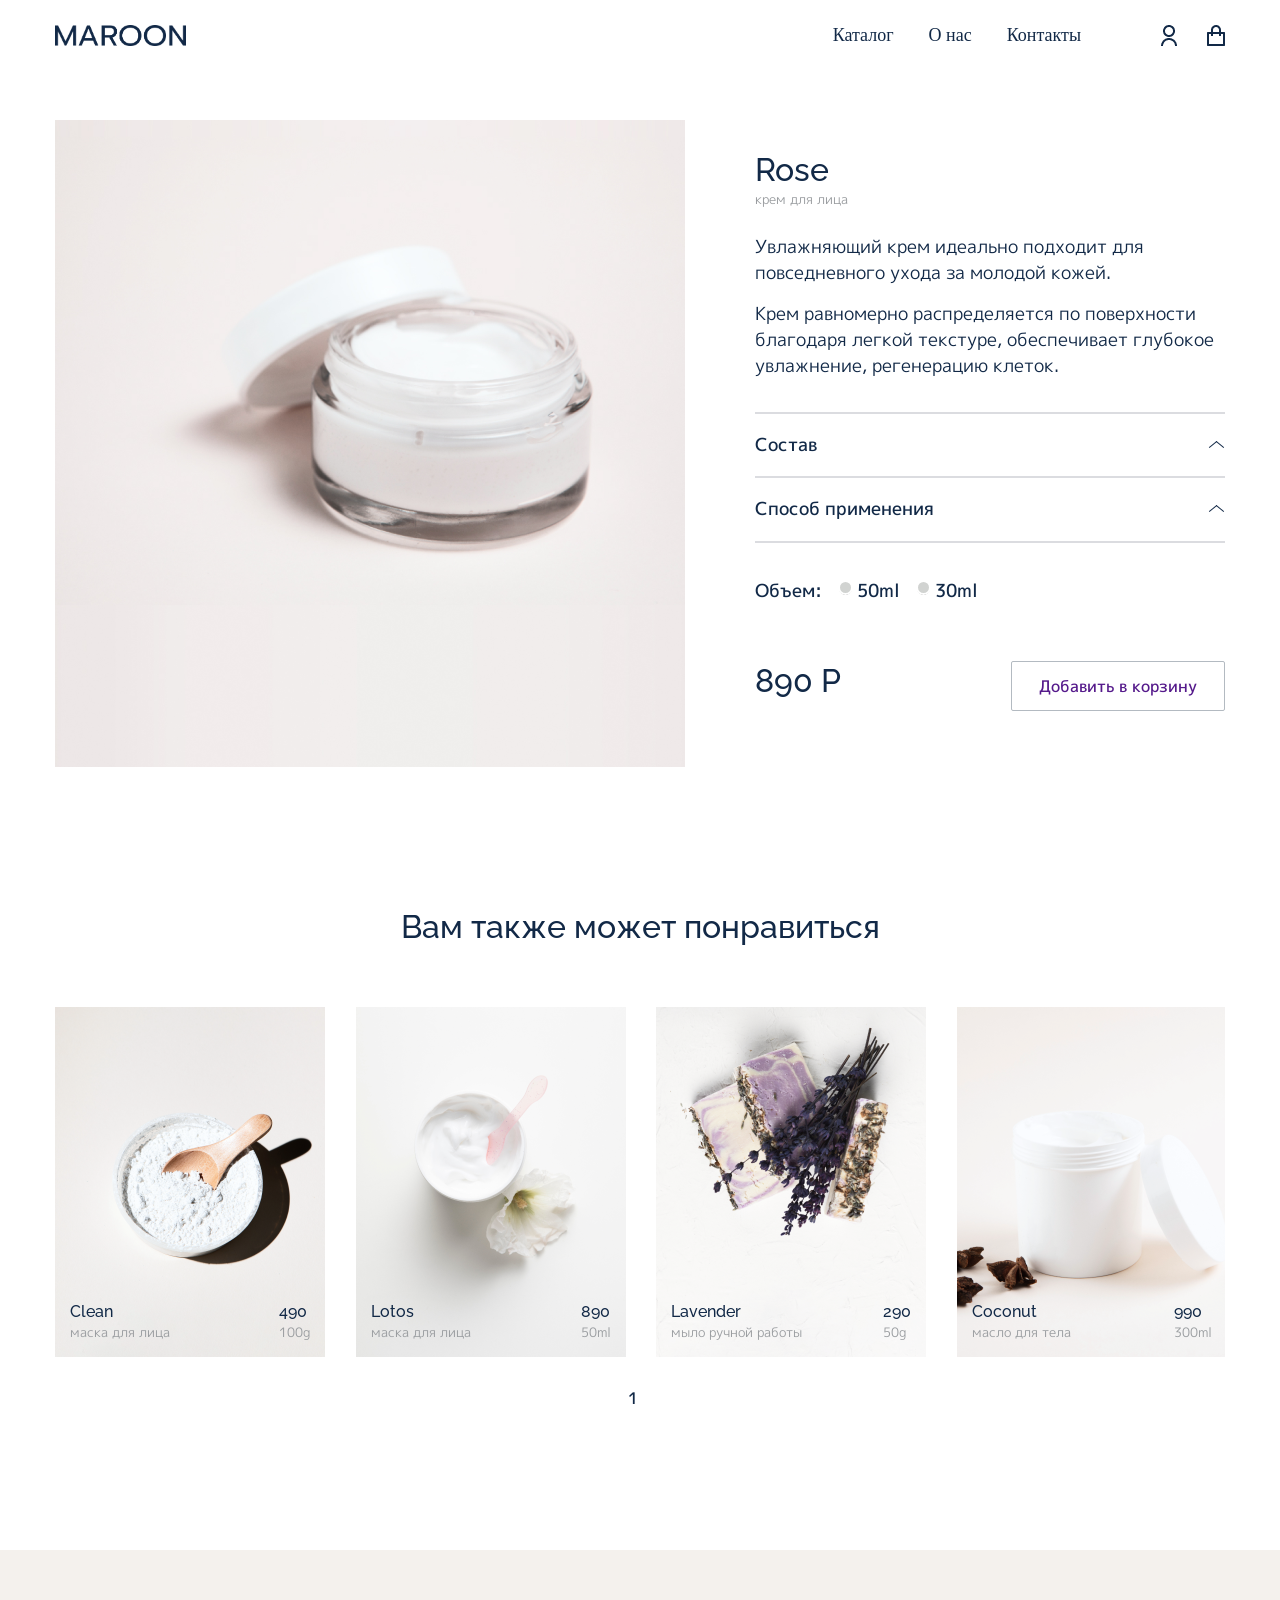
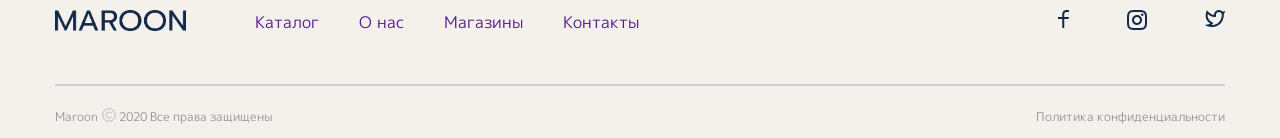
==== _pagetree.html @ f4ea8409 "Add files via upload" ====
<!-- Сообщаем браузеру как стоит обрабатывать эту страницу -->
<!DOCTYPE html>
<!-- Оболочка документа, указываем язык содержимого -->
<html lang="ru">
<!-- Заголовок страницы, контейнер для других важных данных (не отображается) -->

   <head>
      <!-- Заголовок страницы в браузере -->
      <title></title>
      <!-- Подключаем CSS -->
      <link rel="stylesheet" href="css/stylesheet.css" />
      <link href="https://fonts.googleapis.com/css?family=M+PLUS+1:100,200,300,regular,500,600,700,800,900"
         rel="stylesheet" />
      <link
         href="https://fonts.googleapis.com/css?family=Raleway:100,200,300,regular,500,600,700,800,900,100italic,200italic,300italic,italic,500italic,600italic,700italic,800italic,900italic"
         rel="stylesheet" />
      <!-- Кодировка страницы -->
      <meta http-equiv="Content-type" content="text/html;charset=UTF-8" />
      <meta name="viewport" content="width=device-width">
   </head>
   <body>
      <main class="page__three">
         <header class="header__tree">
            <div class="header__container">
               <a class="header__logo" href=""><img src="img/logo.png" alt=""></a>
               <div class="headr__menu menu">
                  <div class="menu__icon">
                     <span></span>
                  </div>
                  <nav class="menu__body">
                     <ul class="menu__list">
                        <li><a data-goto="#" class="menu__link" href="">Каталог</a></li>
                        <li><a data-goto="#" class="menu__link" href="">О нас</a></li>
                        <li><a data-goto="#" class="menu__link" href="">Контакты</a></li>
                        <ul class="menu__list-icon">
                           <li><a data-goto="#" class="menu__link-icon" href=""><img src="img/header/icons/1.png" alt=""></a>
                           </li>
                           <li><a data-goto="#" class="menu__link-icon" href=""><img src="img/header/icons/2.png" alt=""></a>
                           </li>
                        </ul>
                     </ul>
                  </nav>
               </div>
            </div>
         </header>
         <section class="poduct">
            <div class="container">
               <div class="poduct__block">
                  <div class="block__img">
                     <img src="img/Product/Product.png" alt="">
                  </div>
                  <div class="block__description">
                     <div class="description__text">
                        <h2 class="title">Rose</h2>
                        <p class="body02">крем для лица</p>
                        <p class="body text__bottom">Увлажняющий крем идеально подходит для повседневного ухода за молодой кожей.</p>
                        <p class="body text__bottom">Крем равномерно распределяется по поверхности благодаря легкой текстуре, обеспечивает глубокое увлажнение, регенерацию клеток.</p>
                        <div class="border"></div>
                        
                        <div class="spoiler">
                           
                           <h3 class="heading03 block__title">Состав</h3>
                              
                           
                           <p class="body03 block__text ">Aqua, Cyclomethicone, Dicaprylyl Carbonate, Butylene Glycol, Glycerin, Tapioca Starch, Nelumbium Speciosum Flower Extract, Calendula Officinalis Flower Extract, Propylene Glycol, Tocopherol, Glycine Soja Oil, Dimethiconol, Citronellol, Limonene.</p>
                        </div>
                        <div class="border"></div>
                        <div class="spoiler">
                           
                              <h3 class="heading03 block__title">Способ применения</h3>
                              
                           
                           <p class="body03 block__text">Нанесите крем на очищенную кожу лица легкими массажными круговыми движениями, избегая области вокруг глаз. Подходит для дневного и ночного ухода. </p>
                        </div>
                        <div class="border"></div>
                        <div class="input__block">
                           <p class="heading03">Объем:</p>
                           <label class="heading03" for="#">
                              <input type="radio" name="browser" value="ie"> 50ml
                           </label>
                           <label class="heading03" for="#">
                              <input type="radio" name="browser" value="ie"> 30ml
                           </label>
                        </div>
                        <div class="block__sale">
                           <h2 class="title">890 Р</h2>
                           <a class="link" href=""><span>Добавить в корзину</span></a>
                        </div>
                     </div>
                  
               </div>
            </div>
         </section>
         <section class="like">
            <div class="container">
               <div class="like__block">
                  <h2 class="title center">Вам также может понравиться</h2>
               </div>
							<div class="slide__contant">
								<div class="slider__history">
									<a href="_pagetree.html">
                              <div class="slider__item-katalog">
                              <img src="img/Slider page 2/8.png" alt="">
                              <div class="text__column">
                                 <div class="block__column">
                                    <h3 class="heading02">Clean</h3>
                                    <p class="body02">маска для лица</p>
                                 </div>
                                 <div class="block__column">
                                    <h3 class="heading02">490   </h3>
                                    <p class="body02">100g</p>
                                 </div>
                              </div>
                           </div>
                           </a>
                           <a href="_pagetree.html">
                              <div class="slider__item-katalog">
                              <img src="img/Slider page 2/11.png" alt="">
                              <div class="text__column">
                                 <div class="block__column">
                                    <h3 class="heading02">Lotos</h3>
                                    <p class="body02">маска для лица</p>
                                 </div>
                                 <div class="block__column">
                                    <h3 class="heading02">890   </h3>
                                    <p class="body02">50ml</p>
                                 </div>
                              </div>
                           </div>
                           </a>
                           <a href="_pagetree.html">
                              <div class="slider__item-katalog">
                              <img src="img/Slider page 2/10.png" alt="">
                              <div class="text__column">
                                 <div class="block__column">
                                    <h3 class="heading02">Lavender</h3>
                                    <p class="body02">мыло ручной работы</p>
                                 </div>
                                 <div class="block__column">
                                    <h3 class="heading02">290   </h3>
                                    <p class="body02">50g</p>
                                 </div>
                              </div>
                           </div>
                           </a>
                           <a href="_pagetree.html">
                              <div class="slider__item-katalog">
                              <img src="img/Slider page 2/9.png" alt="">
                              <div class="text__column">
                                 <div class="block__column">
                                    <h3 class="heading02">Coconut</h3>
                                    <p class="body02">масло для тела</p>
                                 </div>
                                 <div class="block__column">
                                    <h3 class="heading02">990   </h3>
                                    <p class="body02">300ml</p>
                                 </div>
                              </div>
                           </div>
                           </a>
                           

									
								</div>
                        <div class="slider__arrows">
						      </div>
							</div>
						
            </div>
         </section>
         <footer class="footer">
						<div class="container">
							<div class="footer__column">
								<div class="footer__block">
									<div class="footer__logo">
										<a href=""><img src="img/logo.png" alt=""></a>
									</div>
									<div class="footer__nav">
										<a href=""><p>Каталог</p></a>
										<a href=""><p>О нас</p></a>
										<a href=""><p>Магазины</p></a>
										<a href=""><p>Контакты</p></a>
									</div>
								</div>
								<div class="footer__icons">
									<div class="footer-icons__block">
										<a href=""><img src="img/map/icons/F.png" alt=""></a>
										<a href=""><img src="img/map/icons/Inst.png" alt=""></a>
										<a href=""><img src="img/map/icons/Twt.png" alt=""></a>
									</div>
								</div>
							</div>
							<div class="border">
							
							</div>
							<div class="footer__footer">
								<div class="footer__maroon">
									<a href="">Maroon</a>
									<img src="img/footer/C.png" alt="">
									<a href="">2020 Все права защищены</a>
								</div>
								<div class="footer__politt">
									<a href="">Политика конфиденциальности</a>
								</div>
							</div>
						</div>
						
					</footer>
      </main>
      <script src="https://code.jquery.com/jquery-3.7.0.min.js"></script>
      <script src="js/scriptJQ.js"></script>
      <script src="js/script.js"></script>
      <script src="js/slick.min.js"></script>
      <script src="js/slidertwo.js"></script>
      
   </body>
---- css/stylesheet.css ----
@charset "UTF-8";
@import url("https://fonts.googleapis.com/css?family=Raleway:100,200,300,regular,500,600,700,800,900,100italic,200italic,300italic,italic,500italic,600italic,700italic,800italic,900italic");
@import url("https://fonts.googleapis.com/css?family=M+PLUS+1:100,200,300,regular,500,600,700,800,900");
* {
  padding: 0;
  margin: 0;
  border: 0;
}

*, *:before, *:after {
  box-sizing: border-box;
}

:focus, :active {
  outline: none;
}

a:focus, a:active {
  outline: none;
}

nav, footer, header, aside {
  display: block;
}

html, body {
  height: 100%;
  width: 100%;
  font-size: 100%;
  line-height: 1;
  font-size: 14px;
  -ms-text-size-adjust: 100%;
  -moz-text-size-adjust: 100%;
  -webkit-text-size-adjust: 100%;
}

input, button, textarea {
  font-family: inherit;
}

input::-ms-clear {
  display: none;
}

button {
  cursor: pointer;
}

button::-moz-focus-inner {
  padding: 0;
  border: 0;
}

button {
  outline: none;
  border: 0;
  background: transparent;
}

a, a:visited {
  text-decoration: none;
}

a:hover {
  text-decoration: none;
}

ul li {
  list-style: none;
}

img {
  vertical-align: top;
}

h1, h2, h3, h4, h5, h6 {
  font-size: inherit;
  font-weight: inherit;
}

body._lock {
  overflow: hidden;
}

.header {
  background: url("/img/Maroon/back.png") 0 0 no-repeat;
  background-size: cover;
  padding: 0 0 70px 0;
}

.header {
  width: 100%;
  z-index: 500;
}

.header__tree {
  width: 100%;
  z-index: 500;
}

.header__container {
  max-width: 1230px;
  margin: 0 auto;
  display: flex;
  padding: 0 30px;
  align-items: center;
  justify-content: space-between;
  min-height: 70px;
}

.header__logo {
  position: relative;
  z-index: 50;
  width: 131px;
  min-width: none;
}
.header__logo img {
  max-width: 100%;
}

.menu__icon {
  display: none;
}

.menu__list > li {
  position: relative;
  margin: 0px 0px 0px 35px;
}
.menu__list > li:hover {
  text-decoration: underline;
}

.menu__link {
  color: #122947;
  font-size: 18px;
}

@media (min-width: 767px) {
  .menu__list {
    display: flex;
    align-items: center;
  }
  .menu__list > li {
    padding: 10px 0;
  }
  .menu__list-icon {
    display: flex;
    margin: 0px 0px 0px 50px;
  }
  .menu__list-icon .menu__link-icon {
    margin: 0px 0px 0px 30px;
  }
}
@media (max-width: 767px) {
  .menu__icon {
    z-index: 50;
    display: block;
    position: relative;
    width: 30px;
    height: 18px;
    cursor: pointer;
  }
  .menu__icon span, .menu__icon::before, .menu__icon::after {
    left: 0;
    position: absolute;
    height: 10%;
    width: 100%;
    transition: all 0.3s ease 0s;
    background-color: #122947;
  }
  .menu__icon::before, .menu__icon::after {
    content: "";
  }
  .menu__icon::before {
    top: 0;
  }
  .menu__icon::after {
    bottom: 0;
  }
  .menu__icon span {
    top: 50%;
    transform: scale(1) translate(0px, -50%);
  }
  .menu__icon._active span {
    transform: scale(0) translate(0px, -50%);
  }
  .menu__icon._active::before {
    top: 50%;
    transform: rotate(-45deg) translate(0px, -50%);
  }
  .menu__icon._active::after {
    bottom: 50%;
    transform: rotate(45deg) translate(0px, 50%);
  }
  .menu__body {
    position: fixed;
    left: -100%;
    top: 0;
    width: 100%;
    height: 100%;
    background-color: rgba(225, 225, 225, 0.9);
    padding: 100px 30px 30px 30px;
    transition: left 0.3s ease 0s;
    overflow: auto;
    text-align: center;
    z-index: 2;
  }
  .menu__body::before {
    content: "";
    width: 100%;
    top: 0;
    left: 0;
    height: 70px;
    background-color: #fbfbfb;
    z-index: 2222;
  }
  .menu__body._active {
    left: 0;
  }
  .menu__list, .menu__list-icon {
    font-size: 24px;
  }
  .menu__list > li, .menu__list-icon > li {
    margin: 0px 0px 70px 0px;
  }
  .menu__list > li:last-child, .menu__list-icon > li:last-child {
    margin-bottom: 0;
  }
  .menu__list .menu__link {
    font-size: 54px;
  }
}
@font-face {
  font-family: "Mplus 1p";
  src: url("/fonts/MPLUS1p-Light.woff2") format("woff2"), url("/fonts/MPLUS1p-Light.woff") format("woff"), url("/fonts/MPLUS1p-Light.ttf") format("truetype");
  font-weight: 300;
  font-style: normal;
  font-display: swap;
}
@font-face {
  font-family: "Mplus 1p";
  src: url("/fonts/MPLUS1p-Regular.woff2") format("woff2"), url("/fonts/MPLUS1p-Regular.woff") format("woff"), url("/fonts/MPLUS1p-Regular.ttf") format("truetype");
  font-weight: normal;
  font-style: normal;
  font-display: swap;
}
@font-face {
  font-family: "Mplus 1p";
  src: url("/fonts/MPLUS1p-Medium.woff2") format("woff2"), url("/fonts/MPLUS1p-Medium.woff") format("woff"), url("/fonts/MPLUS1p-Medium.ttf") format("truetype");
  font-weight: 500;
  font-style: normal;
  font-display: swap;
}
@font-face {
  font-family: "Mplus 1p";
  src: url("/fonts/MPLUS1p-Thin.woff2") format("woff2"), url("/fonts/MPLUS1p-Thin.woff") format("woff"), url("/fonts/MPLUS1p-Thin.ttf") format("truetype");
  font-weight: 100;
  font-style: normal;
  font-display: swap;
}
@font-face {
  font-family: "Mplus 1p";
  src: url("/fonts/MPLUS1p-Bold.woff2") format("woff2"), url("/fonts/MPLUS1p-Bold.woff") format("woff"), url("/fonts/MPLUS1p-Bold.ttf") format("truetype");
  font-weight: bold;
  font-style: normal;
  font-display: swap;
}
@font-face {
  font-family: "Mplus 1p";
  src: url("/fonts/MPLUS1p-Black.woff2") format("woff2"), url("/fonts/MPLUS1p-Black.woff") format("woff"), url("/fonts/MPLUS1p-Black.ttf") format("truetype");
  font-weight: 900;
  font-style: normal;
  font-display: swap;
}
@font-face {
  font-family: "Mplus 1p";
  src: url("/fonts/MPLUS1p-ExtraBold.woff2") format("woff2"), url("/fonts/MPLUS1p-ExtraBold.woff") format("woff"), url("/fonts/MPLUS1p-ExtraBold.ttf") format("truetype");
  font-weight: bold;
  font-style: normal;
  font-display: swap;
}
.page {
  /* Слайдер */
  /* Слайдер запущен */
  /* Слайдер с точками */
  /* Ограничивающая оболочка */
  /* Лента слайдов */
  /* Стрелка влево */
  /* Стрелка вправо */
  /* Стрелка не активная */
  /* Точки (булиты) */
  /* Активная точка */
  /* Элемент точки */
}
.page .slide {
  padding: 140px 30px 0px 30px;
  overflow: hidden;
  max-width: 1170px;
  margin: 0 auto;
}
@media (max-width: 1054px) {
  .page .slide {
    padding-top: 40px;
  }
}
.page .slide__contant {
  display: flex;
  gap: 70px;
  padding: 0 0 25px 0;
}
.page .slide__contant .slide__title {
  padding: 0 30px;
  display: inline-flex;
  flex-direction: column;
  justify-content: center;
}
.page .slide__contant .slide__title p:nth-child(2) {
  padding: 20px 0px 35px 0px;
}
.page .slide__contant .slide__title a {
  text-align: center;
}
.page .slide__contant .slider {
  display: flex;
}
.page .slide__contant .slider .slider__item {
  margin: 0 30px 0 0;
}
.page .slide__contant .slider .slider__item .slider__row-text {
  position: relative;
}
.page .slide__contant .slider .slider__item .slider__row-text .slider__text {
  z-index: 20;
  position: absolute;
  bottom: 24px;
  left: 0;
  right: 0;
  margin-left: auto;
  margin-right: auto;
  text-align: center;
}
.page .slide__contant .slider .slider__item .slider__row-text .slider__text img {
  max-width: 100%;
}
.page .slide__contant .slider .slider__item .slider__row-text .slider__text p:nth-child(2) {
  padding: 5px 0 10px 0;
}
.page .slide__contant .slider .slider__item .slider__row-text .slider__text a {
  text-decoration: underline;
}
@media (max-width: 1054px) {
  .page .slide__contant {
    flex-direction: column;
    align-items: center;
    text-align: center;
  }
}
.page .slick-list {
  overflow: hidden;
}
.page .slick-track {
  display: flex;
}
@media (max-width: 1054px) {
  .page .slick-track {
    max-width: 390px;
  }
  .page .slider__arrows {
    display: none;
  }
  .page .slick-list {
    width: 390px;
  }
}
@media (max-width: 767px) {
  .page .slick-track {
    max-width: 390px;
  }
}
.page .slide {
  position: relative;
}
.page .slick-arrow {
  position: absolute;
  right: 32px;
  bottom: 0;
  font-size: 0;
  width: 26px;
  height: 12px;
  z-index: 5;
}
.page .slick-prev {
  margin: 0 58px 0 0;
  background: url("/img/Slider/left.png") 0 0/100% no-repeat;
}
.page .slick-next {
  background: url("/img/Slider/right.png") 0 0/100% no-repeat;
}
.page__two {
  overflow: hidden;
  z-index: 1;
}
.page__two .katalog {
  /* Слайдер */
  /* Слайдер запущен */
  /* Слайдер с точками */
  /* Ограничивающая оболочка */
  /* Лента слайдов */
  /* Слайд */
  /* Слайд активный (показывается) */
  /* Слайд основной */
  /* Слайд по центру */
  /* Клонированный слайд */
  /* Стрелка */
  /* Стрелка влево */
  /* Стрелка вправо */
  /* Стрелка не активная */
  /* Точки (булиты) */
  /* Активная точка */
  /* Элемент точки */
}
.page__two .katalog .katalog__column {
  margin: 25px 0px 0px 0px;
  display: flex;
  justify-content: space-between;
}
.page__two .katalog .katalog__column .link__button {
  cursor: pointer;
}
.page__two .katalog .katalog__column .exit {
  display: none;
  max-width: 10px;
}
.page__two .katalog .katalog__column .exit img {
  max-width: 100%;
}
.page__two .katalog .katalog__column .exit.on {
  display: block;
}
@media (max-width: 1054px) {
  .page__two .katalog .katalog__column {
    display: block;
  }
  .page__two .katalog .katalog__column h2 {
    padding-bottom: 20px;
  }
}
.page__two .katalog .filter__block {
  display: none;
}
.page__two .katalog .filter__block.on {
  display: flex;
}
.page__two .katalog .filter {
  display: flex;
  padding-top: 50px;
  max-width: 783px;
  margin: 0 auto;
  justify-content: space-between;
}
.page__two .katalog .filter .block__face {
  display: flex;
  flex-direction: column;
}
.page__two .katalog .filter .block__face .link__filter {
  padding-top: 30px;
}
.page__two .katalog .filter .block__face .link__filter a {
  padding: 5px 16px;
  margin-right: 20px;
}
.page__two .katalog .filter .block__face .link__filter a:last-child {
  margin-right: 0;
}
.page__two .katalog .filter .block__face h3 {
  padding: 0 0 23px 0;
}
.page__two .katalog .filter .block__face label {
  padding: 0 0 10px 0;
}
.page__two .katalog .filter .block__face label input[type=checkbox]:after {
  width: 15px;
  height: 15px;
  border-radius: 15px;
  top: -2px;
  left: -1px;
  position: relative;
  background-color: #d1d3d1;
  content: "";
  display: inline-block;
  visibility: visible;
  border: 2px solid white;
}
.page__two .katalog .filter .block__face label input[type=checkbox]:checked:after {
  width: 15px;
  height: 15px;
  border-radius: 15px;
  top: -2px;
  left: -1px;
  position: relative;
  background-color: #122947;
  content: "";
  display: inline-block;
  visibility: visible;
  border: 1px solid white;
}
@media (max-width: 1054px) {
  .page__two .katalog .filter {
    display: block;
  }
}
.page__two .katalog .slider__katalog {
  margin: 60px 0 0 0;
}
.page__two .katalog .slider__katalog .slider__item-katalog {
  margin: 0 0 30px 0;
  min-width: 0;
  position: relative;
  max-width: 270px;
}
.page__two .katalog .slider__katalog .slider__item-katalog img {
  width: 100%;
}
.page__two .katalog .slider__katalog .slider__item-katalog .text__column {
  width: 100%;
  justify-content: space-between;
  display: flex;
  padding: 0 15px 15px 15px;
  position: absolute;
  left: 0;
  bottom: 0;
  min-width: 0;
}
@media (max-width: 1054px) {
  .page__two .katalog .slider__dots {
    display: none;
  }
  .page__two .katalog .slick-list {
    width: 390px;
  }
}
.page__two .katalog .slick-list {
  overflow: hidden;
}
.page__two .katalog .slick-track {
  display: flex;
  gap: 30px;
}
.page__two .katalog .slick-arrow {
  position: absolute;
  top: 0;
  bottom: 0;
  font-size: 0;
  width: 26px;
  height: 12px;
}
.page__two .katalog .slick-prev {
  margin: 0 58px 0 0;
  background: url("/img/Slider/left.png") 0 0/100% no-repeat;
}
.page__two .katalog .slick-next {
  background: url("/img/Slider/right.png") 0 0/100% no-repeat;
}
.page__two .katalog .slick-dots {
  display: flex;
  align-items: center;
  justify-content: center;
  flex: 1 0 auto;
}
.page__two .katalog .slick-dots li {
  padding: 0 15px 0 0;
}
.page__two .katalog .slick-dots li.slick-active {
  font-size: 18px;
}
.page__two .katalog .slick-dots li button {
  font-family: "Mplus 1p";
  font-weight: 500;
  font-size: 16px;
  color: #122947;
}
.page__two .katalog .slider__dots {
  position: relative;
  display: flex;
  flex-direction: row-reverse;
  justify-items: end;
}
.page__two .time {
  margin: 140px 0 0 0;
}
.page__two .time .slide__contant .slider__history {
  margin: 60px 0 0 0;
  /* Слайдер */
  /* Слайдер запущен */
  /* Слайдер с точками */
  /* Ограничивающая оболочка */
  /* Лента слайдов */
  /* Слайд */
  /* Слайд активный (показывается) */
  /* Слайд основной */
  /* Слайд по центру */
  /* Клонированный слайд */
  /* Стрелка */
  /* Стрелка влево */
  /* Стрелка вправо */
  /* Стрелка не активная */
  /* Точки (булиты) */
  /* Активная точка */
  /* Элемент точки */
}
.page__two .time .slide__contant .slider__history .slider__item-katalog {
  margin: 0 0 30px 0;
  min-width: 0;
  position: relative;
  max-width: 270px;
}
.page__two .time .slide__contant .slider__history .slider__item-katalog img {
  width: 100%;
}
.page__two .time .slide__contant .slider__history .slider__item-katalog .text__column {
  width: 100%;
  justify-content: space-between;
  display: flex;
  padding: 0 15px 15px 15px;
  position: absolute;
  left: 0;
  bottom: 0;
  min-width: 0;
}
@media (max-width: 1054px) {
  .page__two .time .slide__contant .slider__history .slider__dots {
    display: none;
  }
  .page__two .time .slide__contant .slider__history .slick-list {
    width: 390px;
  }
}
.page__two .time .slide__contant .slider__history .slick-list {
  overflow: hidden;
}
.page__two .time .slide__contant .slider__history .slick-track {
  display: flex;
  gap: 30px;
}
.page__two .time .slide__contant .slider__history .slick-arrow {
  position: absolute;
  top: 0;
  bottom: 0;
  font-size: 0;
  width: 26px;
  height: 12px;
}
.page__two .time .slide__contant .slider__history .slick-prev {
  margin: 0 58px 0 0;
  background: url("/img/Slider/left.png") 0 0/100% no-repeat;
}
.page__two .time .slide__contant .slider__history .slick-next {
  background: url("/img/Slider/right.png") 0 0/100% no-repeat;
}
.page__two .time .slide__contant .slider__history .slick-dots {
  display: flex;
  align-items: center;
  justify-content: center;
  flex: 1 0 auto;
}
.page__two .time .slide__contant .slider__history .slick-dots li {
  padding: 0 15px 0 0;
}
.page__two .time .slide__contant .slider__history .slick-dots li.slick-active {
  font-size: 18px;
}
.page__two .time .slide__contant .slider__history .slick-dots li button {
  font-family: "Mplus 1p";
  font-weight: 500;
  font-size: 16px;
  color: #122947;
}
.page__two .time .time__title {
  text-align: center;
}

.page__three {
  overflow: hidden;
}
.page__three .poduct {
  margin-top: 50px;
}
.page__three .poduct .poduct__block {
  display: flex;
  gap: 70px;
}
.page__three .poduct .poduct__block .block__img {
  max-width: 630px;
  flex: 1 0 auto;
}
.page__three .poduct .poduct__block .block__img img {
  max-width: 100%;
}
.page__three .poduct .poduct__block .block__description {
  padding-top: 30px;
}
.page__three .poduct .poduct__block .block__description .description__text .body02 {
  padding: 0 0 25px 0;
}
.page__three .poduct .poduct__block .block__description .description__text .text__bottom {
  padding: 0 0 15px 0;
}
.page__three .poduct .poduct__block .block__description .description__text .text__bottom:last-child {
  padding: 0 0 35px 0;
}
.page__three .poduct .poduct__block .border {
  margin: 18px 0 18px 0;
}
.page__three .poduct .poduct__block .spoiler .block__title {
  position: relative;
  padding: 0px 30px 0px 0px;
  cursor: pointer;
}
.page__three .poduct .poduct__block .spoiler .block__text {
  display: none;
  padding: 10px 0 0 0;
}
.page__three .poduct .poduct__block .spoiler .block__text.active {
  display: block;
}
.page__three .poduct .poduct__block .spoiler .block__title::before,
.page__three .poduct .poduct__block .spoiler .block__title::after {
  content: "";
  width: 10px;
  height: 1px;
  background-color: #122947;
  position: absolute;
  top: 12px;
}
.page__three .poduct .poduct__block .spoiler .block__title::before {
  transform: rotate(40deg);
  right: 0;
}
.page__three .poduct .poduct__block .spoiler .block__title::after {
  transform: rotate(-40deg);
  right: 7px;
}
.page__three .poduct .poduct__block .spoiler .block__title.active::before,
.page__three .poduct .poduct__block .spoiler .block__title.active::after {
  background-color: #122947;
}
.page__three .poduct .poduct__block .spoiler .block__title.active::before {
  transform: rotate(-40deg);
  right: 0;
}
.page__three .poduct .poduct__block .spoiler .block__title.active::after {
  transform: rotate(40deg);
  right: 7px;
}
.page__three .poduct .poduct__block .input__block {
  margin-top: 35px;
  display: flex;
  align-items: center;
}
.page__three .poduct .poduct__block .input__block label {
  padding-left: 17px;
}
.page__three .poduct .poduct__block .input__block input[type=radio]:after {
  width: 15px;
  height: 15px;
  border-radius: 15px;
  top: -2px;
  left: -1px;
  position: relative;
  background-color: #d1d3d1;
  content: "";
  display: inline-block;
  visibility: visible;
  border: 2px solid white;
}
.page__three .poduct .poduct__block .input__block input[type=radio]:checked:after {
  width: 15px;
  height: 15px;
  border-radius: 15px;
  top: -2px;
  left: -1px;
  position: relative;
  background-color: #122947;
  content: "";
  display: inline-block;
  visibility: visible;
  border: 1px solid white;
}
.page__three .poduct .poduct__block .block__sale {
  margin-top: 57px;
  display: flex;
  justify-content: space-between;
}
@media (max-width: 1054px) {
  .page__three .poduct .poduct__block {
    display: block;
  }
  .page__three .poduct .poduct__block .block__img {
    max-width: 390px;
    flex: 1 0 auto;
  }
  .page__three .poduct .poduct__block .block__img img {
    max-width: 100%;
  }
}
.page__three .slide__contant .slider__history {
  margin: 60px 0 0 0;
  /* Слайдер */
  /* Слайдер запущен */
  /* Слайдер с точками */
  /* Ограничивающая оболочка */
  /* Лента слайдов */
  /* Слайд */
  /* Слайд активный (показывается) */
  /* Слайд основной */
  /* Слайд по центру */
  /* Клонированный слайд */
  /* Стрелка */
  /* Стрелка влево */
  /* Стрелка вправо */
  /* Стрелка не активная */
  /* Точки (булиты) */
  /* Активная точка */
  /* Элемент точки */
}
.page__three .slide__contant .slider__history .slider__item-katalog {
  margin: 0 0 30px 0;
  min-width: 0;
  position: relative;
  max-width: 270px;
}
.page__three .slide__contant .slider__history .slider__item-katalog img {
  width: 100%;
}
.page__three .slide__contant .slider__history .slider__item-katalog .text__column {
  width: 100%;
  justify-content: space-between;
  display: flex;
  padding: 0 15px 15px 15px;
  position: absolute;
  left: 0;
  bottom: 0;
  min-width: 0;
}
@media (max-width: 1054px) {
  .page__three .slide__contant .slider__history .slider__dots {
    display: none;
  }
  .page__three .slide__contant .slider__history .slick-list {
    width: 390px;
  }
}
.page__three .slide__contant .slider__history .slick-list {
  overflow: hidden;
}
.page__three .slide__contant .slider__history .slick-track {
  display: flex;
  gap: 30px;
}
.page__three .slide__contant .slider__history .slick-arrow {
  position: absolute;
  top: 0;
  bottom: 0;
  font-size: 0;
  width: 26px;
  height: 12px;
}
.page__three .slide__contant .slider__history .slick-prev {
  margin: 0 58px 0 0;
  background: url("/img/Slider/left.png") 0 0/100% no-repeat;
}
.page__three .slide__contant .slider__history .slick-next {
  background: url("/img/Slider/right.png") 0 0/100% no-repeat;
}
.page__three .slide__contant .slider__history .slick-dots {
  display: flex;
  align-items: center;
  justify-content: center;
  flex: 1 0 auto;
}
.page__three .slide__contant .slider__history .slick-dots li {
  padding: 0 15px 0 0;
}
.page__three .slide__contant .slider__history .slick-dots li.slick-active {
  font-size: 18px;
}
.page__three .slide__contant .slider__history .slick-dots li button {
  font-family: "Mplus 1p";
  font-weight: 500;
  font-size: 16px;
  color: #122947;
}

.center {
  text-align: center;
}

.like {
  margin-top: 140px;
}

.border {
  border: 1px solid #DBDCE0;
}

.title {
  font-family: "Raleway";
  font-weight: 500;
  font-size: 32px;
  line-height: 125%;
  color: #122947;
}

.input {
  font-family: "Mplus 1p";
  font-weight: 400;
  font-size: 16px;
  line-height: 140%;
  color: #122947;
}

.heading02 {
  font-family: "Raleway";
  font-weight: 500;
  font-size: 16px;
  line-height: 145%;
  color: #122947;
}

.heading03 {
  font-family: "Mplus 1p";
  font-weight: 500;
  font-size: 18px;
  line-height: 145%;
  color: #122947;
}

.body {
  font-family: "Mplus 1p";
  font-weight: 400;
  font-size: 18px;
  line-height: 145%;
  color: #122947;
}

.body03 {
  font-family: "Mplus 1p";
  font-weight: 400;
  font-size: 14px;
  line-height: 145%;
  color: #122947;
}

.body02 {
  font-family: "Mplus 1p";
  font-weight: 400;
  font-size: 13px;
  line-height: 145%;
  color: #9A9DA0;
}

.link {
  padding: 13px 27px;
  border: 1px solid #B3BAC1;
  border-radius: 2px;
  font-family: "Mplus 1p";
  font-style: normal;
  font-weight: 500;
  font-size: 16px;
  line-height: 140%;
}

.wrapper {
  overflow: hidden;
}

.contant__container {
  max-width: 1050px;
  margin: 0 auto;
}

@media (min-width: 1054px) {
  .contant__body {
    margin: 150px 10px 0px 10px;
  }
}
.contant__body {
  width: 100%;
  z-index: 2;
  overflow: hidden;
}
@media (min-width: 1054px) {
  .contant__body .content__body-column {
    display: grid;
    grid-template-columns: 1fr 1fr 1fr;
    gap: 48px;
  }
}
.contant__body .content__body-column {
  justify-content: space-between;
  justify-items: center;
  margin: 0 0px;
  max-width: 330px;
}
.contant__body .content__body-column .content__body-block {
  display: flex;
  flex-direction: column;
}
.contant__body .content__body-column .content__body-block .contant__body-img {
  width: 330px;
  flex: 0 1 auto;
}
.contant__body .content__body-column .content__body-block .contant__body-img img {
  max-width: 100%;
}
.contant__body .content__body-column .content__body-block .content__body-block-foother {
  display: flex;
  justify-content: space-between;
  margin: 15px 0;
}
.contant__body .content__body-column .content__body-block .content__body-block-foother p {
  font-family: "Mplus 1p";
  font-style: normal;
  font-weight: 500;
  font-size: 16px;
}
.contant__body .content__body-column .content__body-block .content__body-block-foother img {
  max-width: 100%;
}
.contant__body .content__body-column .block-2 {
  margin: 45px 0 0 0;
  text-align: center;
  color: #122947;
  display: flex;
  flex-direction: column;
  align-items: center;
}
.contant__body .content__body-column .block-2 h2 {
  font-family: "Raleway";
  font-style: normal;
  font-weight: 500;
  font-size: 58px;
  line-height: 68px;
}
.contant__body .content__body-column .block-2 p {
  font-family: "Mplus 1p";
  font-style: normal;
  font-weight: 400;
  font-size: 18px;
  line-height: 145%;
  margin: 0 0 53px 0;
}
.contant__body .content__body-column .block-2 a {
  padding: 13px 27px;
  border: 1px solid #B3BAC1;
  border-radius: 2px;
  font-family: "Mplus 1p";
  font-style: normal;
  font-weight: 500;
  font-size: 16px;
  line-height: 140%;
}
.contant__body .content__body-column .block-2 > * {
  margin: 0 0 40px 0;
}

.container {
  max-width: 1230px;
  margin: 0 auto;
  padding: 0 30px;
}

@media (max-width: 1054px) {
  .container {
    max-width: 330px;
    padding: 0 10px;
    display: flex;
    flex-direction: column;
    align-items: center;
  }
  .contant {
    max-width: 390px;
    margin: 0 auto;
  }
}
@media (max-width: 1054px) {
  .contant__container {
    max-width: 390px;
    margin: 0 auto;
  }
  .contant__body {
    margin: 30px 0 0 0;
    display: flex;
    flex-direction: column;
    align-items: center;
  }
  .block-2 {
    margin: 100px 0 0 0;
  }
}
.spf {
  background: url("../img/SPF.png") 0 100% no-repeat;
  background-size: cover;
  max-height: 400px;
  margin: 177px 0 0 0;
}

.spf-title {
  height: 100%;
  display: flex;
  flex: 1 0 auto;
  justify-content: end;
}
.spf-title .spf__text p:nth-child(2) {
  padding: 20px 0px 50px 0px;
}

@media (min-width: 1054px) {
  .spf__text {
    padding: 81px 10% 81px 0px;
  }
}
@media (min-width: 767px) {
  .spf__text {
    padding: 81px 10% 81px 0px;
  }
}
@media (max-width: 1054px) {
  .spf {
    background: none;
    background-size: none;
    max-height: none;
    padding: 20px 0;
  }
  .spf__text {
    text-align: center;
    padding: 0 0% 0px 0px;
  }
  .spf__text a {
    width: 100%;
  }
}
@media (max-width: 767px) {
  .spf {
    background: none;
    background-size: none;
    max-height: none;
    margin: 0;
    padding: 20px 0;
  }
  .spf__text {
    text-align: center;
    padding: 0;
  }
}
.anket {
  margin: 140px 0 0 0;
}
.anket .anket__title {
  background: #F4F1ED;
}
@media (min-width: 1054px) {
  .anket .anket__title {
    width: 58%;
  }
  .anket .anket__title .anket__text {
    padding: 100px 5px 100px 100px;
    max-width: 340px;
  }
}
.anket .anket__text p:nth-child(2) {
  padding: 20px 0px 0px 0px;
}
.anket .anket__text p {
  padding: 15px 0px 58px 0px;
}
.anket .anket__block {
  position: relative;
}
.anket .anket__img {
  max-width: 670px;
  position: absolute;
  top: 11%;
  right: 0;
}
.anket .anket__img img {
  width: 100%;
}

@media (max-width: 1054px) {
  .anket__img {
    display: none;
  }
  .anket__text {
    padding: 30px 30px 45px 30px;
    text-align: center;
  }
  .anket {
    margin: 80px 0 0 0;
  }
}
.history {
  margin: 140px 0 0 0;
  background: url("/img/600693-PMYQNV-922 1.jpg") 0 100% no-repeat;
  background-size: cover;
}
.history .history__title {
  padding: 120px 0;
  max-width: 761px;
  margin: 0 auto;
  text-align: center;
}
.history .history__title h2 {
  padding: 0 0 63px 0;
}

@media (max-width: 1054px) {
  .history {
    margin-top: 50px;
  }
}
.join {
  margin: 140px 0 0 0;
}
@media (min-width: 1054px) {
  .join .join__block {
    display: grid;
    grid-template-columns: 55% 45%;
    gap: 71px;
  }
}
.join .join__block .join__img {
  display: grid;
  grid-template-columns: 1fr 1fr 1fr;
}
.join .join__block .join__img img {
  width: 100%;
}
.join .join__block .join__title {
  max-width: 400px;
  display: flex;
  flex-direction: column;
  justify-content: center;
}
.join .join__block .join__title .join__text p {
  padding: 20px 0px 43px 0px;
}
.join .join__block .join__title .join__text a {
  padding: 15px 27px;
}

@media (max-width: 1054px) {
  .join {
    margin: 90px 0 0 0;
  }
  .join__block {
    display: block;
    padding: 0 100px;
  }
  .join__img {
    width: 390px;
  }
  .join__title {
    margin: 30px 0 0 0;
    padding: 0 10px;
    text-align: center;
  }
}
.map {
  margin: 140px 0 0 0;
}
.map .map__block {
  position: relative;
}
@media (min-width: 1054px) {
  .map .map__block .map__text {
    padding: 100px 0px 100px 100px;
    max-width: 670px;
  }
}
.map .map__block .map__text {
  background: #F4F1ED;
}
.map .map__block .map__text h2:nth-child(1) {
  padding: 0px 0px 30px 0px;
}
.map .map__block .map__text .text__block {
  padding: 0 0 25px 0;
  font-family: "Mplus 1p";
  font-size: 18px;
  line-height: 145%;
  color: #122947;
}
.map .map__block .map__text .text__block h3 {
  padding: 0px 0px 3px 0px;
}
.map .map__block .map__text .text__block h2 {
  font-weight: 500;
}
.map .map__block .map__text .text__block p {
  font-weight: 400;
}
.map .map__block .map__text .icons__block a img {
  padding: 0 30px 0 0;
}
.map .map__block .map__text .icons__block a:last-child {
  padding: 0;
}
@media (min-width: 1054px) {
  .map .map__block .map__img {
    position: absolute;
    top: 12%;
    right: 0;
    max-width: 670px;
  }
  .map .map__block .map__img img {
    width: 100%;
  }
}

@media (max-width: 1054px) {
  .map {
    margin-top: 70px;
  }
  .map__img {
    max-width: 390px;
  }
  .map__img img {
    width: 100%;
  }
  .map__text {
    padding: 10px;
    text-align: center;
    margin: 0 0 10px 0;
  }
}
.footer {
  margin: 140px 0 0 0;
  background: #F4F1ED;
  padding: 60px 0px 12px 0px;
}
@media (min-width: 1054px) {
  .footer .footer__column {
    display: grid;
    grid-template-columns: 80% 1fr;
  }
}
.footer .footer__column {
  padding: 0 0 50px 0;
}
@media (min-width: 1054px) {
  .footer .footer__column .footer__block {
    display: flex;
    gap: 69px;
  }
}
.footer .footer__column .footer__block .footer__logo {
  max-width: 131px;
}
.footer .footer__column .footer__block .footer__logo a img {
  width: 100%;
}
@media (min-width: 1054px) {
  .footer .footer__column .footer__block .footer__nav {
    display: flex;
    gap: 40px;
  }
}
.footer .footer__column .footer__block .footer__nav {
  font-family: "Mplus 1p";
  font-weight: 400;
  font-size: 16px;
  line-height: 24px;
  color: #122947;
}
@media (min-width: 1054px) {
  .footer .footer__column .footer-icons {
    display: grid;
    justify-items: end;
  }
}
@media (min-width: 1054px) {
  .footer .footer__column .footer__icons .footer-icons__block {
    display: grid;
    grid-template-columns: 1fr 1fr 1fr;
    justify-items: end;
  }
}
.footer .border {
  border: 1px solid #D1D1D1;
  width: 100%;
}
@media (min-width: 1054px) {
  .footer .footer__footer {
    display: grid;
    grid-template-columns: 1fr 1fr;
    justify-content: space-between;
  }
}
.footer .footer__footer {
  padding: 22px 0 0 0;
}
.footer .footer__footer a {
  font-family: "Mplus 1p";
  font-weight: 400;
  font-size: 12px;
  line-height: 18px;
  color: #959595;
}
.footer .footer__footer .footer__politt {
  display: grid;
  justify-items: end;
}

@media (max-width: 1054px) {
  .footer {
    margin-top: 70px;
  }
  .footer__logo {
    display: none;
  }
  .footer__nav p {
    text-align: center;
    font-size: 20px;
    padding: 0 0 20px 0;
  }
  .footer-icons__block {
    display: grid;
    grid-template-columns: 1fr 1fr 1fr;
    gap: 40px;
    text-align: center;
  }
  .footer__footer {
    display: flex;
    flex-direction: column;
    align-items: center;
  }
}
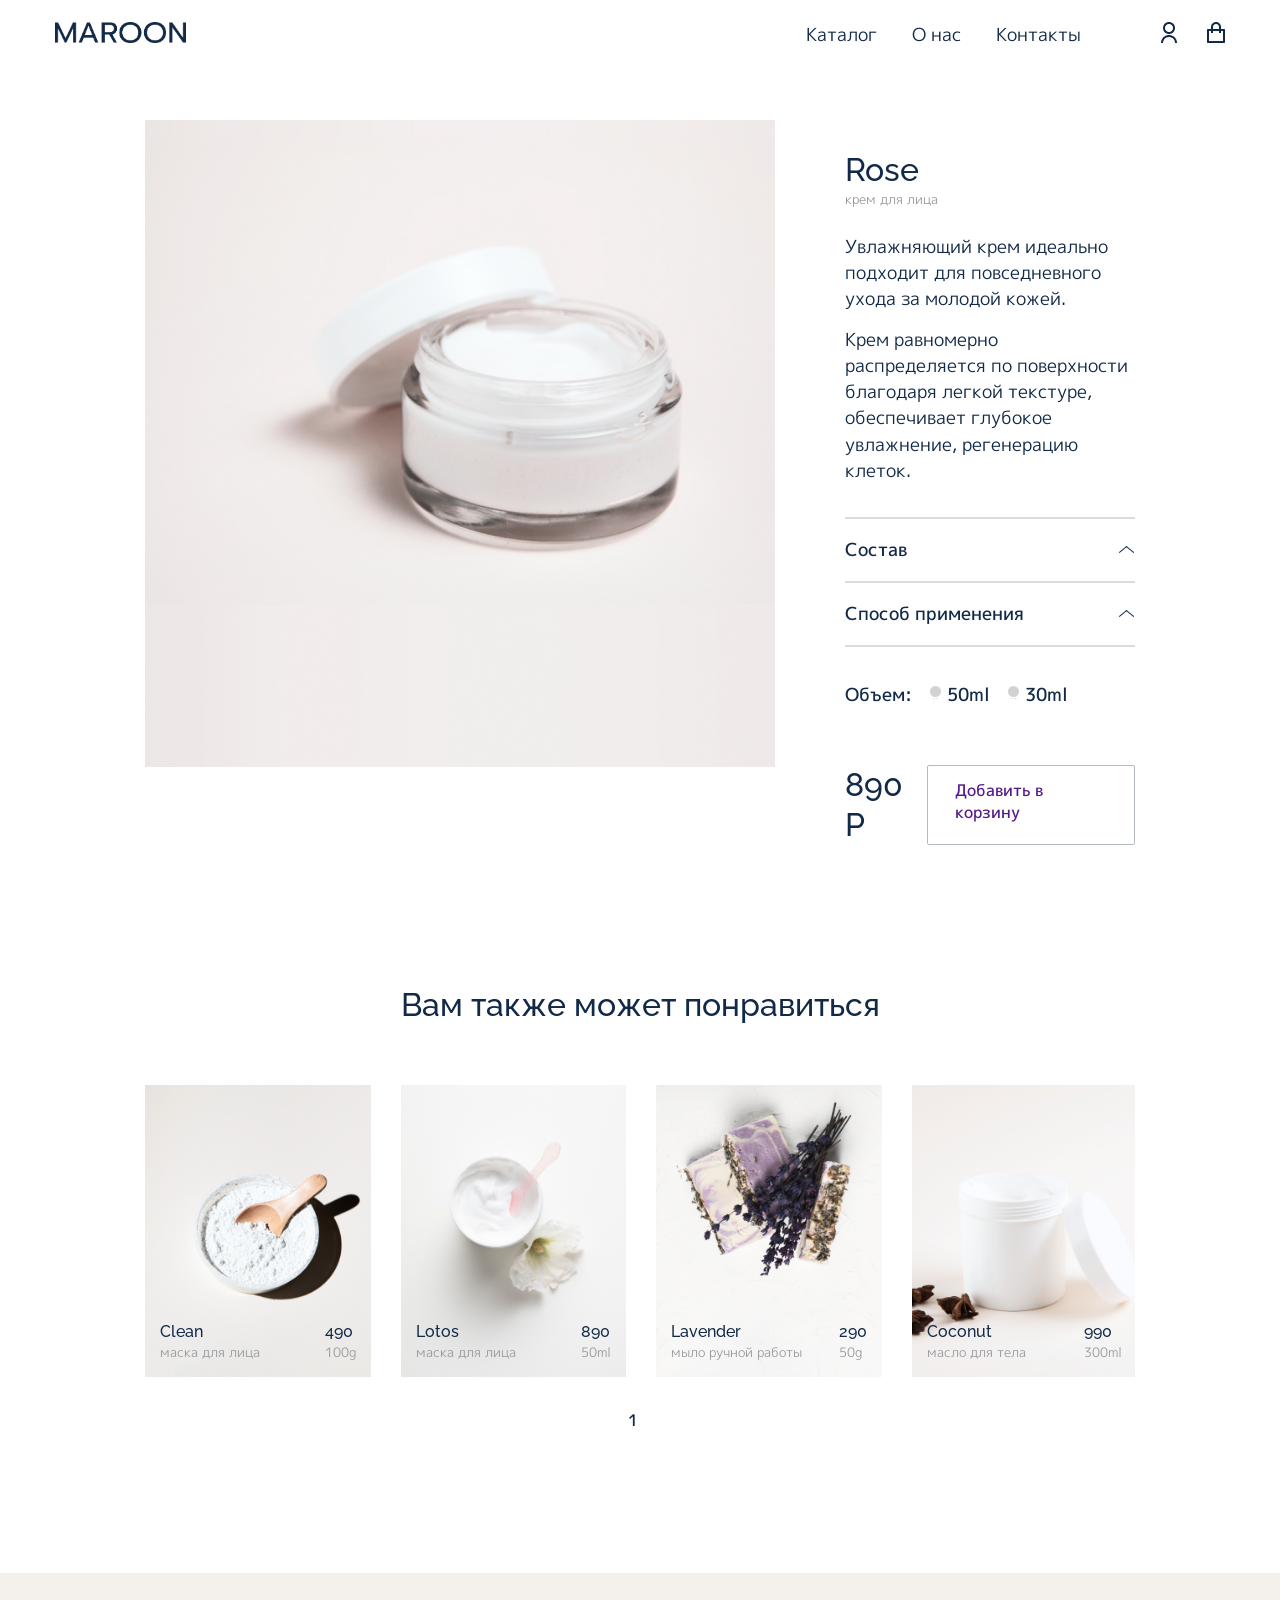
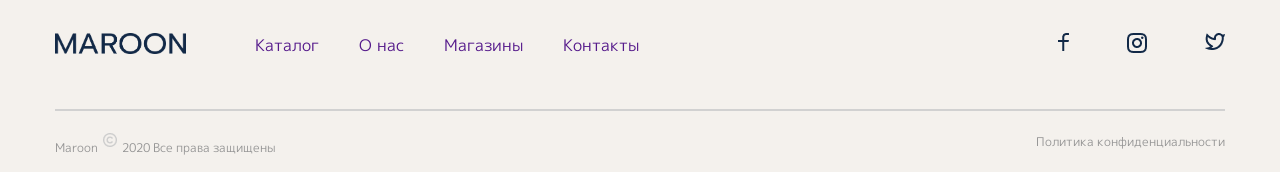
==== commit fcbaee01: "Add files via upload" ====
--- a/_pagetree.html
+++ b/_pagetree.html
@@ -18,11 +18,11 @@
       <meta http-equiv="Content-type" content="text/html;charset=UTF-8" />
       <meta name="viewport" content="width=device-width">
    </head>
-   <body>
-      <main class="page__three">
+   <body class="body">
+      <main class="page__three wrapper">
          <header class="header__tree">
             <div class="header__container">
-               <a class="header__logo" href=""><img src="img/logo.png" alt=""></a>
+               <a class="header__logo" href="./index.html"><img src="img/logo.png" alt=""></a>
                <div class="headr__menu menu">
                   <div class="menu__icon">
                      <span></span>
@@ -43,169 +43,171 @@
                </div>
             </div>
          </header>
-         <section class="poduct">
-            <div class="container">
-               <div class="poduct__block">
-                  <div class="block__img">
-                     <img src="img/Product/Product.png" alt="">
+         <div class="contant__container">
+            <section class="poduct">
+               <div class="container">
+                  <div class="poduct__block">
+                     <div class="block__img">
+                        <img src="img/Product/Product.png" alt="">
+                     </div>
+                     <div class="block__description">
+                        <div class="description__text">
+                           <h2 class="title">Rose</h2>
+                           <p class="body02">крем для лица</p>
+                           <p class="body text__bottom">Увлажняющий крем идеально подходит для повседневного ухода за молодой кожей.</p>
+                           <p class="body text__bottom">Крем равномерно распределяется по поверхности благодаря легкой текстуре, обеспечивает глубокое увлажнение, регенерацию клеток.</p>
+                           <div class="border"></div>
+                           
+                           <div class="spoiler">
+                              
+                              <h3 class="heading03 block__title">Состав</h3>
+                                 
+                              
+                              <p class="body03 block__text ">Aqua, Cyclomethicone, Dicaprylyl Carbonate, Butylene Glycol, Glycerin, Tapioca Starch, Nelumbium Speciosum Flower Extract, Calendula Officinalis Flower Extract, Propylene Glycol, Tocopherol, Glycine Soja Oil, Dimethiconol, Citronellol, Limonene.</p>
+                           </div>
+                           <div class="border"></div>
+                           <div class="spoiler">
+                              
+                                 <h3 class="heading03 block__title">Способ применения</h3>
+                                 
+                              
+                              <p class="body03 block__text">Нанесите крем на очищенную кожу лица легкими массажными круговыми движениями, избегая области вокруг глаз. Подходит для дневного и ночного ухода. </p>
+                           </div>
+                           <div class="border"></div>
+                           <div class="input__block">
+                              <p class="heading03">Объем:</p>
+                              <label class="heading03" for="#">
+                                 <input type="radio" name="browser" value="ie"> 50ml
+                              </label>
+                              <label class="heading03" for="#">
+                                 <input type="radio" name="browser" value="ie"> 30ml
+                              </label>
+                           </div>
+                           <div class="block__sale">
+                              <h2 class="title">890 Р</h2>
+                              <a class="link" href=""><span>Добавить в корзину</span></a>
+                           </div>
+                        </div>
+                     
                   </div>
-                  <div class="block__description">
-                     <div class="description__text">
-                        <h2 class="title">Rose</h2>
-                        <p class="body02">крем для лица</p>
-                        <p class="body text__bottom">Увлажняющий крем идеально подходит для повседневного ухода за молодой кожей.</p>
-                        <p class="body text__bottom">Крем равномерно распределяется по поверхности благодаря легкой текстуре, обеспечивает глубокое увлажнение, регенерацию клеток.</p>
-                        <div class="border"></div>
-                        
-                        <div class="spoiler">
-                           
-                           <h3 class="heading03 block__title">Состав</h3>
-                              
-                           
-                           <p class="body03 block__text ">Aqua, Cyclomethicone, Dicaprylyl Carbonate, Butylene Glycol, Glycerin, Tapioca Starch, Nelumbium Speciosum Flower Extract, Calendula Officinalis Flower Extract, Propylene Glycol, Tocopherol, Glycine Soja Oil, Dimethiconol, Citronellol, Limonene.</p>
+               </div>
+            </section>
+            <section class="like">
+               <div class="container">
+                  <div class="like__block">
+                     <h2 class="title center">Вам также может понравиться</h2>
+                  </div>
+                        <div class="slide__contant">
+                           <div class="slider__history">
+                              <a href="_pagetree.html">
+                                 <div class="slider__item-katalog">
+                                 <img src="img/Slider page 2/8.png" alt="">
+                                 <div class="text__column">
+                                    <div class="block__column">
+                                       <h3 class="heading02">Clean</h3>
+                                       <p class="body02">маска для лица</p>
+                                    </div>
+                                    <div class="block__column">
+                                       <h3 class="heading02">490   </h3>
+                                       <p class="body02">100g</p>
+                                    </div>
+                                 </div>
+                              </div>
+                              </a>
+                              <a href="_pagetree.html">
+                                 <div class="slider__item-katalog">
+                                 <img src="img/Slider page 2/11.png" alt="">
+                                 <div class="text__column">
+                                    <div class="block__column">
+                                       <h3 class="heading02">Lotos</h3>
+                                       <p class="body02">маска для лица</p>
+                                    </div>
+                                    <div class="block__column">
+                                       <h3 class="heading02">890   </h3>
+                                       <p class="body02">50ml</p>
+                                    </div>
+                                 </div>
+                              </div>
+                              </a>
+                              <a href="_pagetree.html">
+                                 <div class="slider__item-katalog">
+                                 <img src="img/Slider page 2/10.png" alt="">
+                                 <div class="text__column">
+                                    <div class="block__column">
+                                       <h3 class="heading02">Lavender</h3>
+                                       <p class="body02">мыло ручной работы</p>
+                                    </div>
+                                    <div class="block__column">
+                                       <h3 class="heading02">290   </h3>
+                                       <p class="body02">50g</p>
+                                    </div>
+                                 </div>
+                              </div>
+                              </a>
+                              <a href="_pagetree.html">
+                                 <div class="slider__item-katalog">
+                                 <img src="img/Slider page 2/9.png" alt="">
+                                 <div class="text__column">
+                                    <div class="block__column">
+                                       <h3 class="heading02">Coconut</h3>
+                                       <p class="body02">масло для тела</p>
+                                    </div>
+                                    <div class="block__column">
+                                       <h3 class="heading02">990   </h3>
+                                       <p class="body02">300ml</p>
+                                    </div>
+                                 </div>
+                              </div>
+                              </a>
+                              
+
+                              
+                           </div>
+                           <div class="slider__arrows">
+                           </div>
                         </div>
-                        <div class="border"></div>
-                        <div class="spoiler">
-                           
-                              <h3 class="heading03 block__title">Способ применения</h3>
-                              
-                           
-                           <p class="body03 block__text">Нанесите крем на очищенную кожу лица легкими массажными круговыми движениями, избегая области вокруг глаз. Подходит для дневного и ночного ухода. </p>
-                        </div>
-                        <div class="border"></div>
-                        <div class="input__block">
-                           <p class="heading03">Объем:</p>
-                           <label class="heading03" for="#">
-                              <input type="radio" name="browser" value="ie"> 50ml
-                           </label>
-                           <label class="heading03" for="#">
-                              <input type="radio" name="browser" value="ie"> 30ml
-                           </label>
-                        </div>
-                        <div class="block__sale">
-                           <h2 class="title">890 Р</h2>
-                           <a class="link" href=""><span>Добавить в корзину</span></a>
-                        </div>
-                     </div>
-                  
+                     
                </div>
-            </div>
-         </section>
-         <section class="like">
-            <div class="container">
-               <div class="like__block">
-                  <h2 class="title center">Вам также может понравиться</h2>
-               </div>
-							<div class="slide__contant">
-								<div class="slider__history">
-									<a href="_pagetree.html">
-                              <div class="slider__item-katalog">
-                              <img src="img/Slider page 2/8.png" alt="">
-                              <div class="text__column">
-                                 <div class="block__column">
-                                    <h3 class="heading02">Clean</h3>
-                                    <p class="body02">маска для лица</p>
-                                 </div>
-                                 <div class="block__column">
-                                    <h3 class="heading02">490   </h3>
-                                    <p class="body02">100g</p>
-                                 </div>
-                              </div>
-                           </div>
-                           </a>
-                           <a href="_pagetree.html">
-                              <div class="slider__item-katalog">
-                              <img src="img/Slider page 2/11.png" alt="">
-                              <div class="text__column">
-                                 <div class="block__column">
-                                    <h3 class="heading02">Lotos</h3>
-                                    <p class="body02">маска для лица</p>
-                                 </div>
-                                 <div class="block__column">
-                                    <h3 class="heading02">890   </h3>
-                                    <p class="body02">50ml</p>
-                                 </div>
-                              </div>
-                           </div>
-                           </a>
-                           <a href="_pagetree.html">
-                              <div class="slider__item-katalog">
-                              <img src="img/Slider page 2/10.png" alt="">
-                              <div class="text__column">
-                                 <div class="block__column">
-                                    <h3 class="heading02">Lavender</h3>
-                                    <p class="body02">мыло ручной работы</p>
-                                 </div>
-                                 <div class="block__column">
-                                    <h3 class="heading02">290   </h3>
-                                    <p class="body02">50g</p>
-                                 </div>
-                              </div>
-                           </div>
-                           </a>
-                           <a href="_pagetree.html">
-                              <div class="slider__item-katalog">
-                              <img src="img/Slider page 2/9.png" alt="">
-                              <div class="text__column">
-                                 <div class="block__column">
-                                    <h3 class="heading02">Coconut</h3>
-                                    <p class="body02">масло для тела</p>
-                                 </div>
-                                 <div class="block__column">
-                                    <h3 class="heading02">990   </h3>
-                                    <p class="body02">300ml</p>
-                                 </div>
-                              </div>
-                           </div>
-                           </a>
-                           
-
-									
-								</div>
-                        <div class="slider__arrows">
-						      </div>
+            </section>
+         </div>
+         <footer class="footer">
+				<div class="container">
+					<div class="footer__column">
+						<div class="footer__block">
+							<div class="footer__logo">
+								<a href=""><img src="img/logo.png" alt=""></a>
 							</div>
+							<div class="footer__nav">
+								<a href=""><p>Каталог</p></a>
+								<a href=""><p>О нас</p></a>
+								<a href=""><p>Магазины</p></a>
+								<a href=""><p>Контакты</p></a>
+							</div>
+						</div>
+						<div class="footer__icons">
+							<div class="footer-icons__block">
+								<a href=""><img src="img/map/icons/F.png" alt=""></a>
+								<a href=""><img src="img/map/icons/Inst.png" alt=""></a>
+								<a href=""><img src="img/map/icons/Twt.png" alt=""></a>
+							</div>
+						</div>
+					</div>
+					<div class="border">
+					
+					</div>
+					<div class="footer__footer">
+						<div class="footer__maroon">
+							<a href="">Maroon</a>
+							<img src="img/footer/C.png" alt="">
+							<a href="">2020 Все права защищены</a>
+						</div>
+						<div class="footer__politt">
+							<a href="">Политика конфиденциальности</a>
+						</div>
+					</div>
+				</div>
 						
-            </div>
-         </section>
-         <footer class="footer">
-						<div class="container">
-							<div class="footer__column">
-								<div class="footer__block">
-									<div class="footer__logo">
-										<a href=""><img src="img/logo.png" alt=""></a>
-									</div>
-									<div class="footer__nav">
-										<a href=""><p>Каталог</p></a>
-										<a href=""><p>О нас</p></a>
-										<a href=""><p>Магазины</p></a>
-										<a href=""><p>Контакты</p></a>
-									</div>
-								</div>
-								<div class="footer__icons">
-									<div class="footer-icons__block">
-										<a href=""><img src="img/map/icons/F.png" alt=""></a>
-										<a href=""><img src="img/map/icons/Inst.png" alt=""></a>
-										<a href=""><img src="img/map/icons/Twt.png" alt=""></a>
-									</div>
-								</div>
-							</div>
-							<div class="border">
-							
-							</div>
-							<div class="footer__footer">
-								<div class="footer__maroon">
-									<a href="">Maroon</a>
-									<img src="img/footer/C.png" alt="">
-									<a href="">2020 Все права защищены</a>
-								</div>
-								<div class="footer__politt">
-									<a href="">Политика конфиденциальности</a>
-								</div>
-							</div>
-						</div>
-						
-					</footer>
+			</footer>
       </main>
       <script src="https://code.jquery.com/jquery-3.7.0.min.js"></script>
       <script src="js/scriptJQ.js"></script>
--- a/css/stylesheet.css
+++ b/css/stylesheet.css
@@ -391,10 +391,10 @@
 }
 .page .slick-prev {
   margin: 0 58px 0 0;
-  background: url("/img/Slider/left.png") 0 0/100% no-repeat;
+  background: url("../img/Slider/left.png") 0 0/100% no-repeat;
 }
 .page .slick-next {
-  background: url("/img/Slider/right.png") 0 0/100% no-repeat;
+  background: url("../img/Slider/right.png") 0 0/100% no-repeat;
 }
 .page__two {
   overflow: hidden;
@@ -679,6 +679,20 @@
   text-align: center;
 }
 
+html, body {
+  height: 100%;
+}
+
+.wrapper {
+  display: flex;
+  flex-direction: column;
+  min-height: 100%;
+}
+
+.contant__container {
+  flex: 1 1 auto;
+}
+
 .page__three {
   overflow: hidden;
 }
